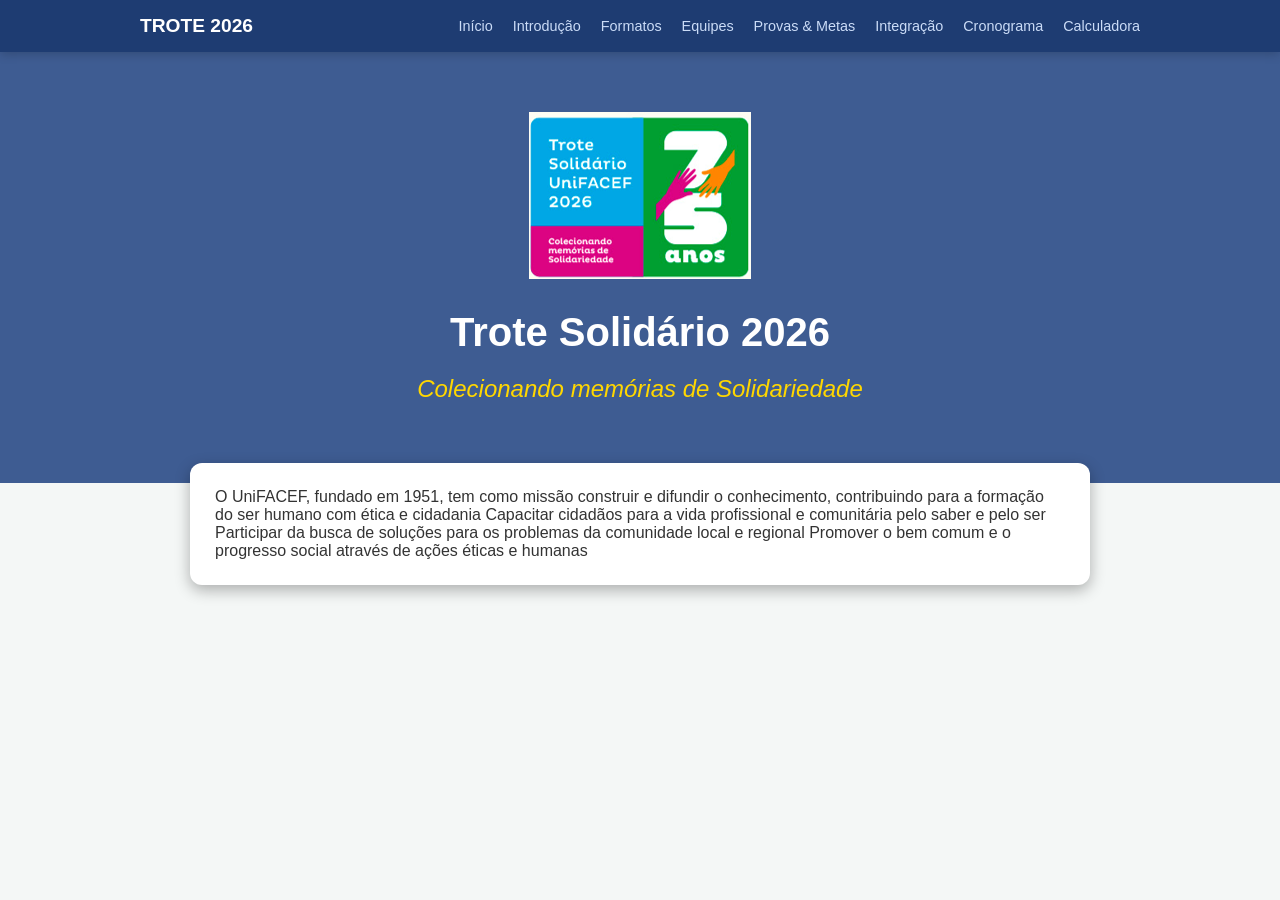
==== trote-oficial/index.html @ bd32b90d "parte 2 do projeto" ====
<!DOCTYPE html>
<html lang='pt-br'>

<head>
    <meta charset="UTF-8" />
    <link rel="stylesheet" href="style.css">
    <title> Trote Solidário </title>
</head>

<body>
    <nav class="menu-principal">
        <div class="menu-container">
            <a href="index.html" class="logo"> Trote 2026 </a>
            <ul class="lista">
                <li><a href="inicio.html"> Início </a></li>
                <li><a href="introducao.html"> Introdução </a></li>
                <li><a href="formato.html"> Formatos </a></li>
                <li><a href="equipes.html"> Equipes </a></li>
                <li><a href="provas.html"> Provas & Metas </a></li>
                <li><a href="integracao.html"> Integração </a></li>
                <li><a href="cronograma.html"> Cronograma </a></li>
                <li><a href="calculadora.html"> Calculadora </a></li>
            </ul>
        </div>
    </nav>
    <header class="cabecalho">
        <div class="cabecalho-container">
            <img src="img/trote.png" alt="Trote Solidário">
            <h1> Trote Solidário 2026 </h1>
            <h2> Colecionando memórias de Solidariedade</h2>
        </div>
    </header>

    <main class="principal">
        <section class="secao">
            O UniFACEF, fundado em 1951, tem como missão construir e difundir o conhecimento, contribuindo para a
            formação do ser humano com ética e cidadania
            Capacitar cidadãos para a vida profissional e comunitária pelo saber e pelo ser
            Participar da busca de soluções para os problemas da comunidade local e regional
            Promover o bem comum e o progresso social através de ações éticas e humanas


        </section>

        <section> </section>
        <section> </section>
        <section> </section>
    </main>
</body>

</html>
---- trote-oficial/style.css ----
body {
    margin: 0;
    font-family: 'Segoe UI', sans-serif;
    background-color: #f4f7f6;
    color: #333;
}

.menu-principal {
    background-color: #1e3c72;
    padding: 15px 0;
    position: sticky;
    top: 0;
    z-index: 1000;
    box-shadow: 0 2px 10px rgb(0, 0, 0, 0.2);
}

.menu-container {
    max-width: 1000px; 
    margin: 0 auto;
    display: flex;
    justify-content: space-between;
    align-items: center;
    padding: 0 20px;
}

.logo{
    color: white;
    text-decoration: none;
    font-weight: bold;
    font-size: 1.2rem;
    text-transform: uppercase;
}

.lista {
    list-style: none;
    display: flex;
    gap: 20px;
    margin: 0;
    padding: 0;
}

.lista a {
    color: #cbdcf7;
    text-decoration: none;
    font-size: 0.9rem;
    font-weight: 500;
    transition: color 0.3s;
}

.lista a:hover{
    color: #fff;
} 

.cabecalho{
    background-color: #3e5c92;
    color: white;
    padding: 60px 20px;
    text-align: center; 
}

.cabecalho-container h1{
    font-size: 2.5rem;
    margin-bottom: 5px;
}

.cabecalho-container h2{
    font-weight: 300;
    font-style: italic;
    color: #ffd700;
}

.principal  {
    max-width: 900px;
    margin: -40px auto 40px;
    padding: 20px;  
}

.secao {
    background-color: white;
    margin-bottom: 20px;
    padding: 25px;
    border-radius: 12px;
    box-shadow: 0 5px 15px rgba(0,0,0, 0.3);
}
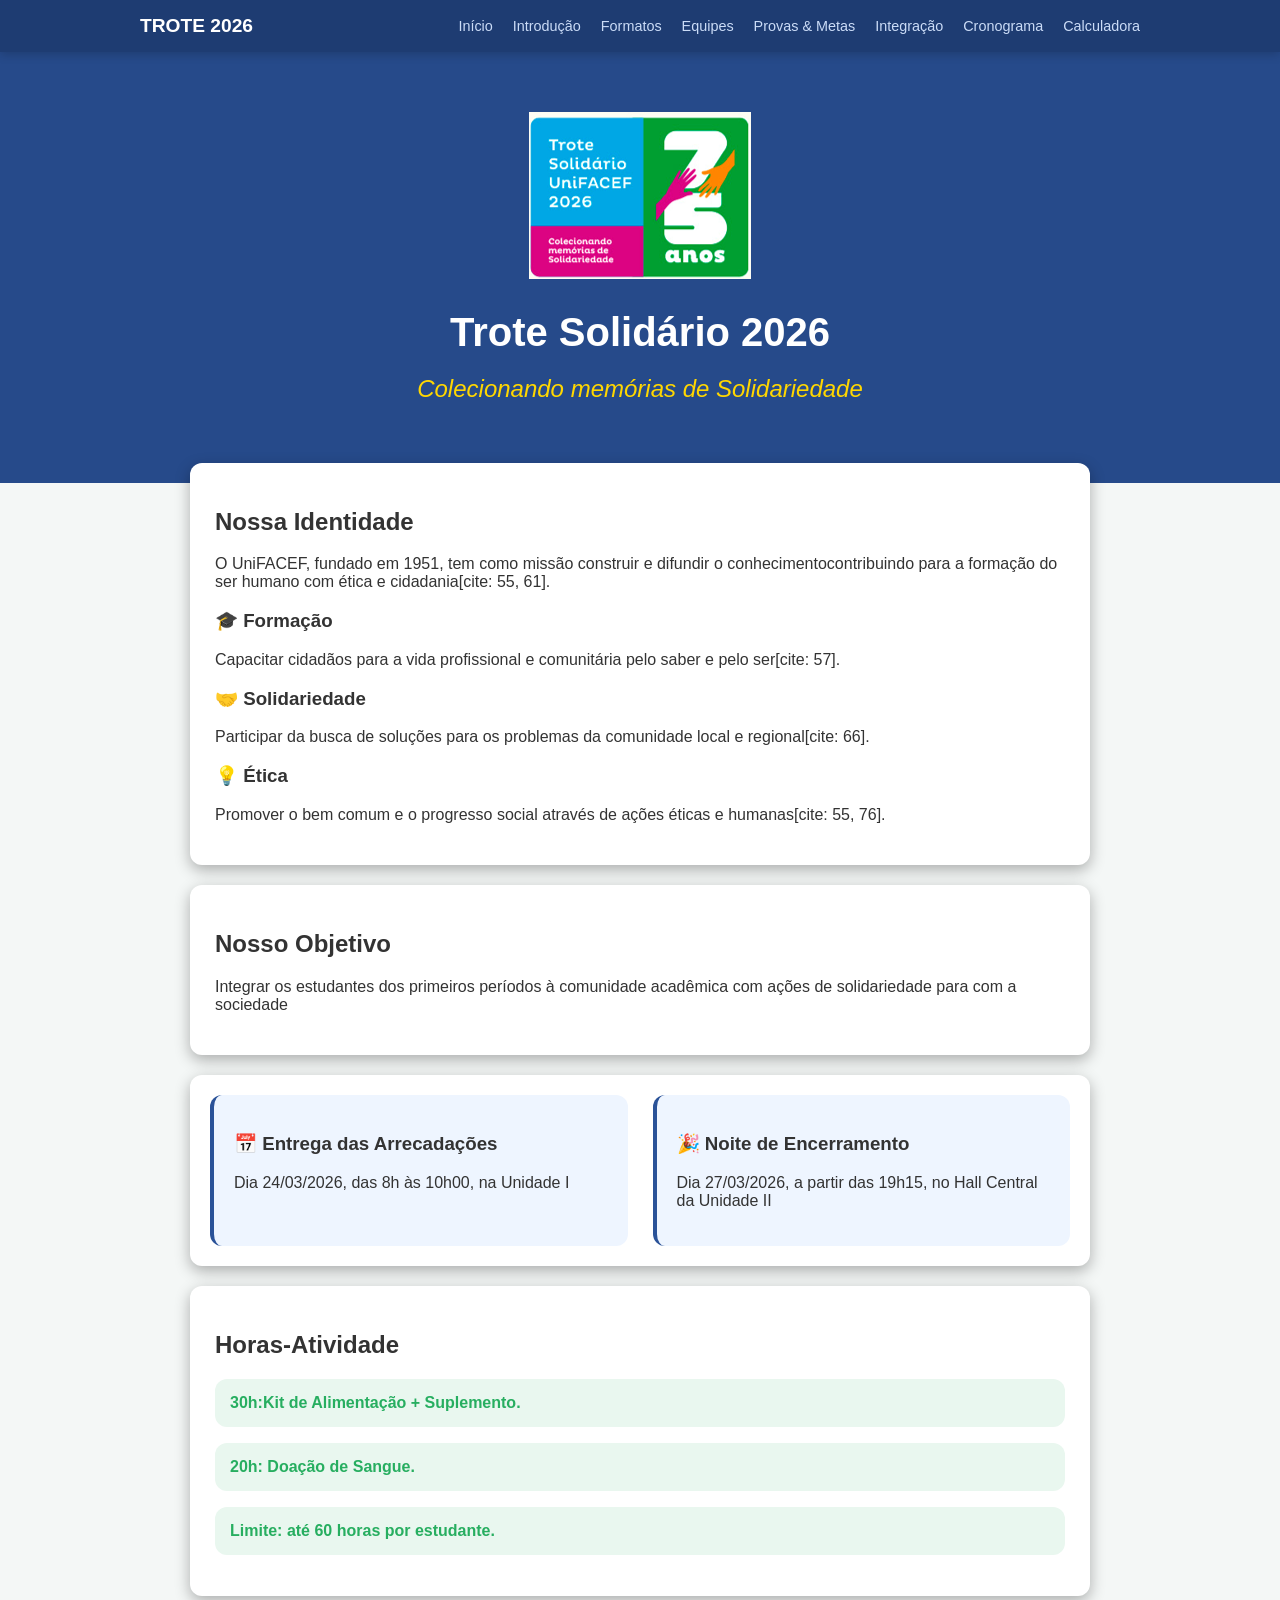
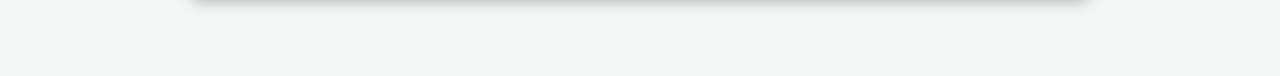
==== commit ae617531: "Ex: Finalizar a página de Início" ====
--- a/trote-oficial/index.html
+++ b/trote-oficial/index.html
@@ -33,18 +33,58 @@
 
     <main class="principal">
         <section class="secao">
-            O UniFACEF, fundado em 1951, tem como missão construir e difundir o conhecimento, contribuindo para a
-            formação do ser humano com ética e cidadania
-            Capacitar cidadãos para a vida profissional e comunitária pelo saber e pelo ser
-            Participar da busca de soluções para os problemas da comunidade local e regional
-            Promover o bem comum e o progresso social através de ações éticas e humanas
 
+        <h2> Nossa Identidade</h2>
+        <p>O UniFACEF, fundado em 1951, tem como missão construir e difundir o conhecimentocontribuindo para a formação do ser humano com ética e cidadania[cite: 55, 61].</p>
+
+        <h3>🎓 Formação </h3>
+        <p>Capacitar cidadãos para a vida profissional e comunitária pelo saber e pelo ser[cite: 57].</p>
+        
+        <h3>🤝 Solidariedade </h3>
+        <p>Participar da busca de soluções para os problemas da comunidade local e regional[cite: 66].</p>
+
+        <h3>💡 Ética</h3>
+        <p>Promover o bem comum e o progresso social através de ações éticas e humanas[cite: 55, 76].</p>
 
         </section>
 
-        <section> </section>
-        <section> </section>
-        <section> </section>
+        <section class="secao">
+
+          <h2>Nosso Objetivo</h2>
+          <p>Integrar os estudantes dos primeiros períodos à comunidade acadêmica com ações de solidariedade para com a sociedade</p>  
+
+        </section>
+
+        <section class="datas">
+
+            <div class="card-data">
+
+            <h3>📅 Entrega das Arrecadações </h3>
+            <p> Dia 24/03/2026, das 8h às 10h00, na Unidade I</p>  
+            
+            </div>
+
+            <div class="card-data">
+
+            <h3>🎉 Noite de Encerramento </h3>
+            <p>Dia 27/03/2026, a partir das 19h15, no Hall Central da Unidade II</p>
+
+            </div>
+
+        </section>
+
+        <section class="secao"> 
+            <h2> Horas-Atividade </h2>
+
+            <div class="horas-atividade">
+
+            <p> 30h:Kit de Alimentação + Suplemento. </p>
+            <p> 20h: Doação de Sangue. </p>
+            <p> Limite: até 60 horas por estudante. </p>
+            
+            </div>
+
+        </section>
     </main>
 </body>
 
--- a/trote-oficial/style.css
+++ b/trote-oficial/style.css
@@ -52,7 +52,7 @@
 } 
 
 .cabecalho{
-    background-color: #3e5c92;
+    background-color: #264A8A;
     color: white;
     padding: 60px 20px;
     text-align: center; 
@@ -81,4 +81,31 @@
     padding: 25px;
     border-radius: 12px;
     box-shadow: 0 5px 15px rgba(0,0,0, 0.3);
+}
+
+.datas {
+    display: flex;
+    gap: 25px;
+    background-color: white;
+    margin-bottom: 20px;
+    padding: 20px;
+    border-radius: 12px;
+    box-shadow: 0 5px 15px rgba(0,0,0, 0.3);
+    
+}
+
+.card-data{
+    background-color: #EEF5FF;
+    border-inline-start: 4px solid #2A5298;
+    border-radius: 12px;
+    padding: 20px;
+    flex: 1;
+}
+
+.horas-atividade p {
+    color: #27AE60;
+    font-weight: 700;
+    background-color: #E9F7EF;
+    padding: 15px;
+    border-radius: 12px;
 }
